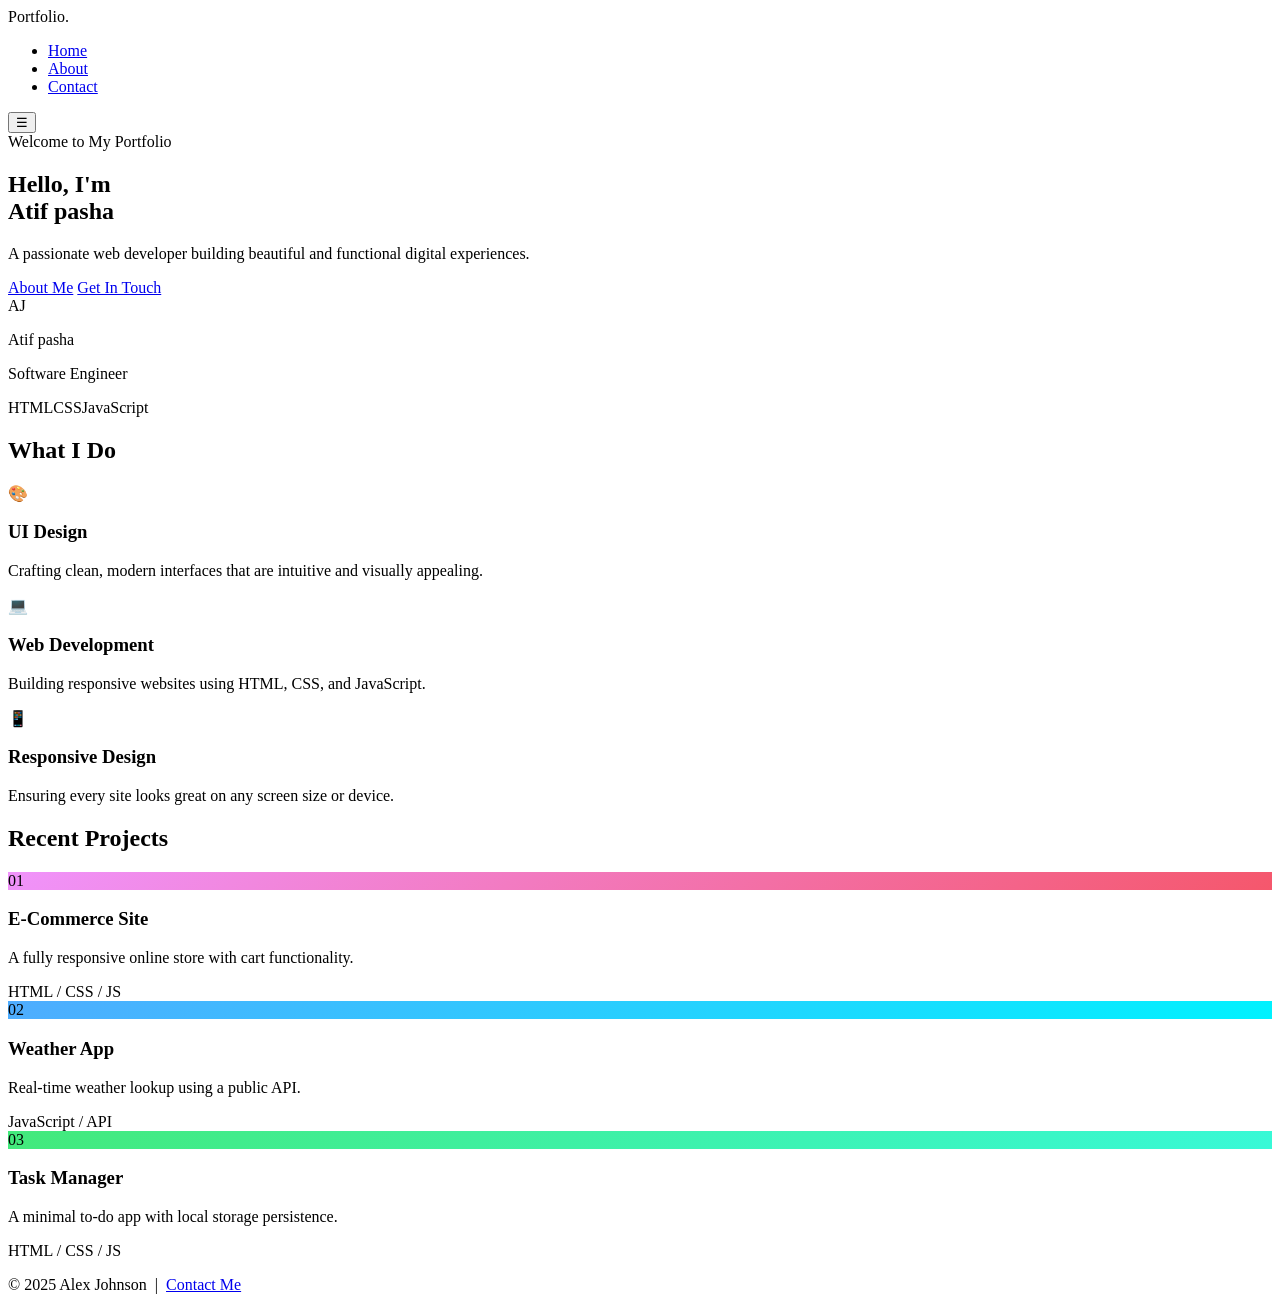
==== index.html @ 0b2324cd "Add files via upload first commit" ====
<!DOCTYPE html>
<html lang="en">
<head>
  <meta charset="UTF-8" />
  <meta name="viewport" content="width=device-width, initial-scale=1.0"/>
  <title>My Portfolio – Home</title>
  <link rel="stylesheet" href="css/style.css" />
  <link href="https://fonts.googleapis.com/css2?family=Playfair+Display:wght@700;900&family=DM+Sans:wght@300;400;500&display=swap" rel="stylesheet"/>
</head>
<body>

  <!-- NAV -->
  <nav class="navbar">
    <div class="nav-brand">Portfolio<span class="dot">.</span></div>
    <ul class="nav-links">
      <li><a href="index.html" class="active">Home</a></li>
      <li><a href="about.html">About</a></li>
      <li><a href="contact.html">Contact</a></li>
    </ul>
    <button class="menu-toggle" id="menuToggle">&#9776;</button>
  </nav>

  <!-- HERO -->
  <section class="hero">
    <div class="hero-content">
      <span class="hero-tag">Welcome to My Portfolio</span>
      <h1 class="hero-title">Hello, I'm<br/><span class="highlight">Atif pasha</span></h1>
      <p class="hero-sub">A passionate web developer building beautiful and functional digital experiences.</p>
      <div class="hero-buttons">
        <a href="about.html" class="btn btn-primary">About Me</a>
        <a href="contact.html" class="btn btn-outline">Get In Touch</a>
      </div>
    </div>
    <div class="hero-card">
      <div class="card-inner">
        <div class="avatar">AJ</div>
        <p class="card-name">Atif pasha</p>
        <p class="card-role">Software Engineer</p>
        <div class="card-skills">
          <span>HTML</span><span>CSS</span><span>JavaScript</span>
        </div>
      </div>
    </div>
  </section>

  <!-- SKILLS -->
  <section class="skills-section">
    <h2 class="section-title">What I Do</h2>
    <div class="skills-grid">
      <div class="skill-card" style="--delay:0s">
        <div class="skill-icon">🎨</div>
        <h3>UI Design</h3>
        <p>Crafting clean, modern interfaces that are intuitive and visually appealing.</p>
      </div>
      <div class="skill-card" style="--delay:0.1s">
        <div class="skill-icon">💻</div>
        <h3>Web Development</h3>
        <p>Building responsive websites using HTML, CSS, and JavaScript.</p>
      </div>
      <div class="skill-card" style="--delay:0.2s">
        <div class="skill-icon">📱</div>
        <h3>Responsive Design</h3>
        <p>Ensuring every site looks great on any screen size or device.</p>
      </div>
    </div>
  </section>

  <!-- PROJECTS -->
  <section class="projects-section">
    <h2 class="section-title">Recent Projects</h2>
    <div class="projects-grid">
      <div class="project-card">
        <div class="project-thumb" style="background: linear-gradient(135deg,#f093fb,#f5576c);">01</div>
        <div class="project-info">
          <h3>E-Commerce Site</h3>
          <p>A fully responsive online store with cart functionality.</p>
          <span class="project-tag">HTML / CSS / JS</span>
        </div>
      </div>
      <div class="project-card">
        <div class="project-thumb" style="background: linear-gradient(135deg,#4facfe,#00f2fe);">02</div>
        <div class="project-info">
          <h3>Weather App</h3>
          <p>Real-time weather lookup using a public API.</p>
          <span class="project-tag">JavaScript / API</span>
        </div>
      </div>
      <div class="project-card">
        <div class="project-thumb" style="background: linear-gradient(135deg,#43e97b,#38f9d7);">03</div>
        <div class="project-info">
          <h3>Task Manager</h3>
          <p>A minimal to-do app with local storage persistence.</p>
          <span class="project-tag">HTML / CSS / JS</span>
        </div>
      </div>
    </div>
  </section>

  <footer class="footer">
    <p>© 2025 Alex Johnson &nbsp;|&nbsp; <a href="contact.html">Contact Me</a></p>
  </footer>

  <script src="js/script.js"></script>
</body>
</html>
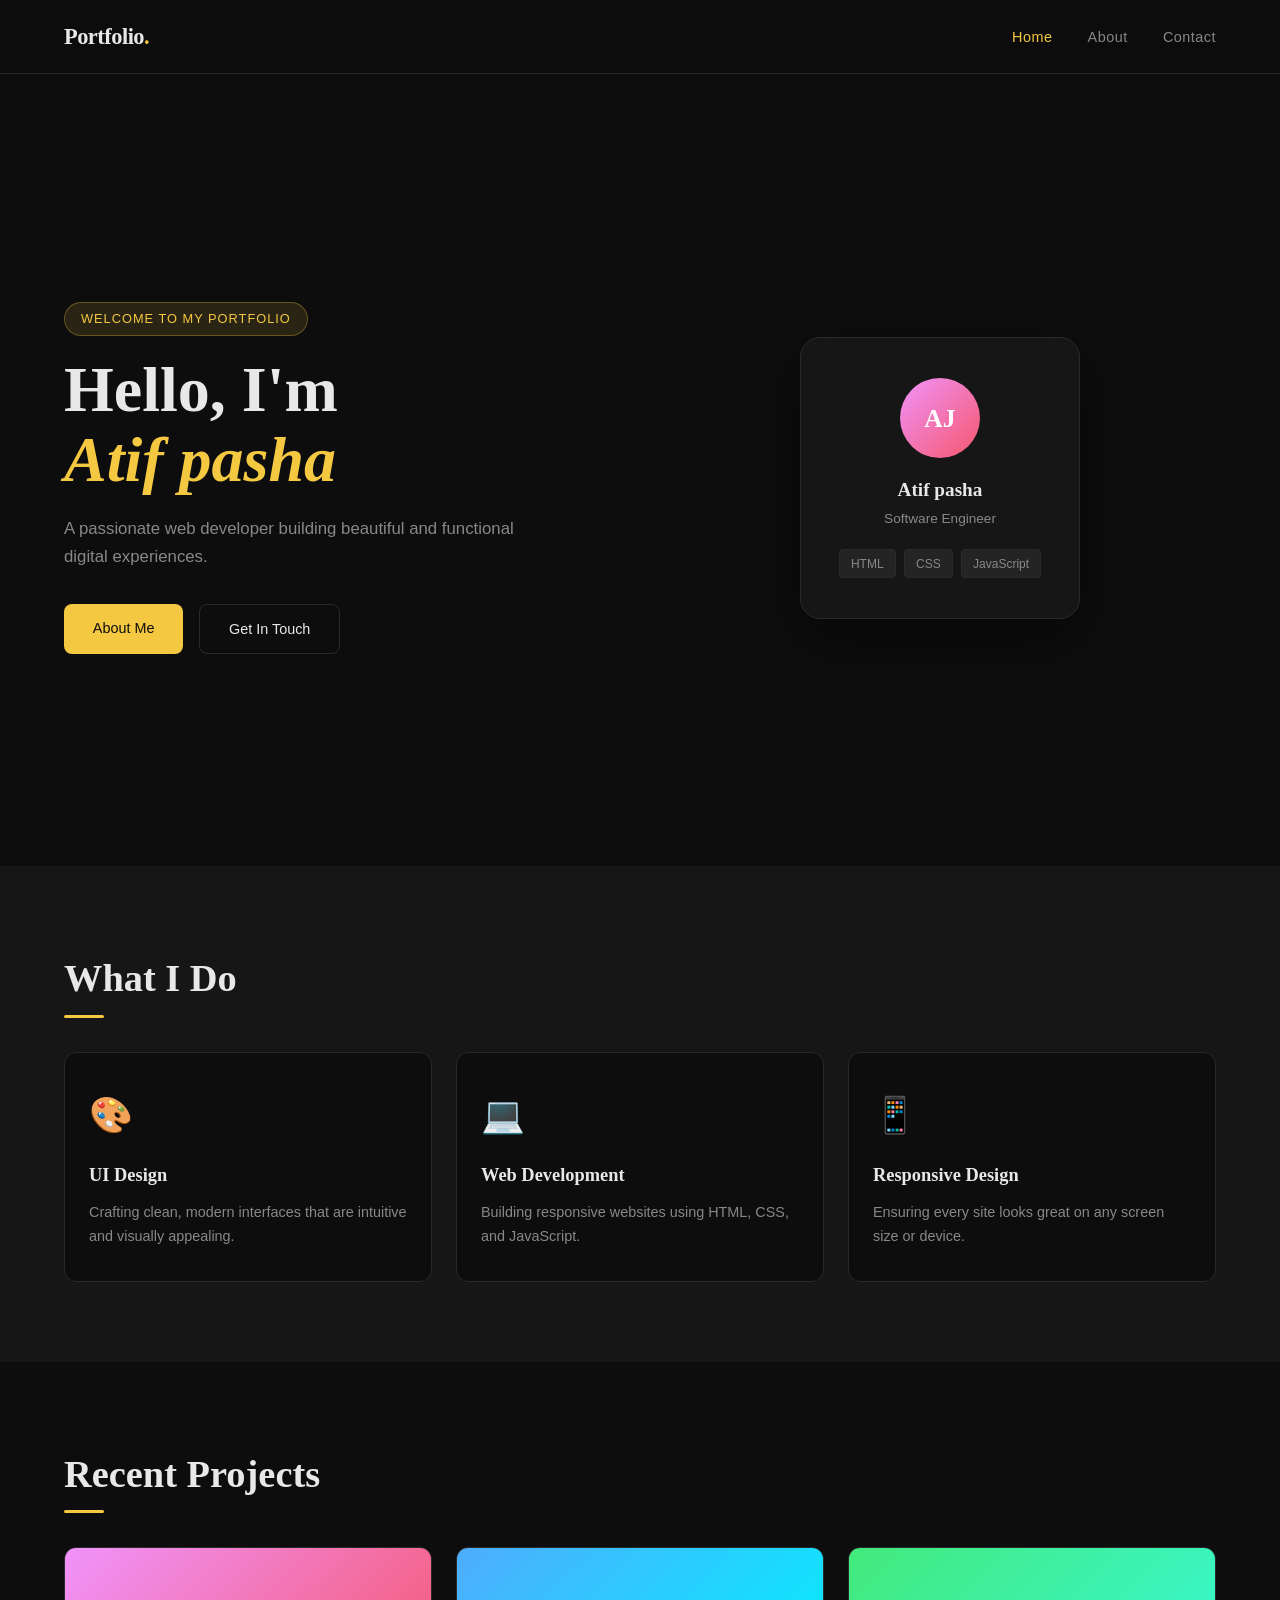
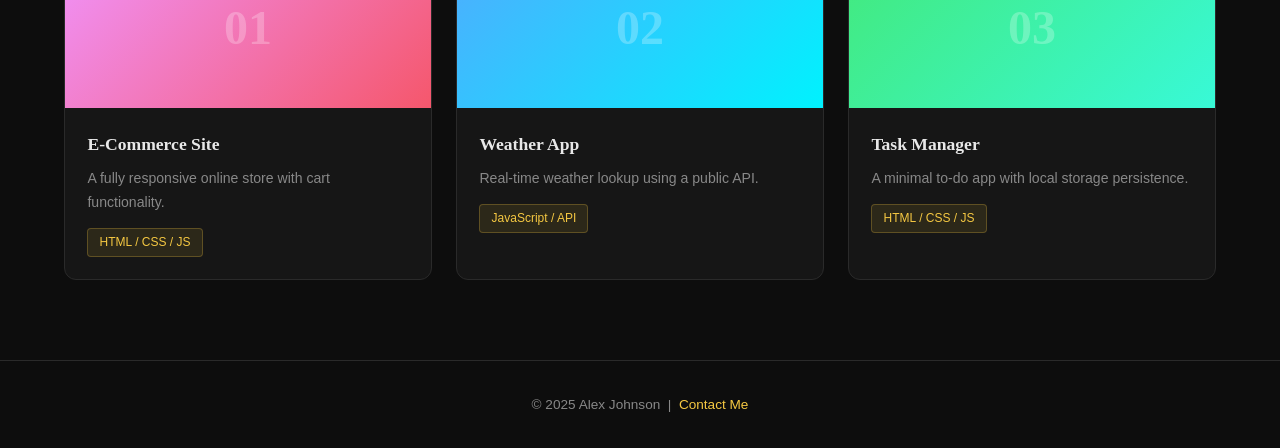
==== commit 49c97b12: "Add files via upload uploaded index.html" ====
--- a/index.html
+++ b/index.html
@@ -4,7 +4,7 @@
   <meta charset="UTF-8" />
   <meta name="viewport" content="width=device-width, initial-scale=1.0"/>
   <title>My Portfolio – Home</title>
-  <link rel="stylesheet" href="css/style.css" />
+  <link rel="stylesheet" href="style.css" />
   <link href="https://fonts.googleapis.com/css2?family=Playfair+Display:wght@700;900&family=DM+Sans:wght@300;400;500&display=swap" rel="stylesheet"/>
 </head>
 <body>
@@ -100,6 +100,6 @@
     <p>© 2025 Alex Johnson &nbsp;|&nbsp; <a href="contact.html">Contact Me</a></p>
   </footer>
 
-  <script src="js/script.js"></script>
+  <script src="script.js"></script>
 </body>
 </html>
--- a/style.css
+++ b/style.css
@@ -0,0 +1,417 @@
+/* ============================================
+   PORTFOLIO WEBSITE – style.css
+   ============================================ */
+
+:root {
+  --bg:        #0d0d0d;
+  --surface:   #161616;
+  --border:    #2a2a2a;
+  --text:      #e8e8e8;
+  --muted:     #888;
+  --accent:    #f5c842;
+  --accent2:   #f093fb;
+  --radius:    12px;
+  --font-head: 'Playfair Display', Georgia, serif;
+  --font-body: 'DM Sans', sans-serif;
+}
+
+*, *::before, *::after { box-sizing: border-box; margin: 0; padding: 0; }
+
+html { scroll-behavior: smooth; }
+
+body {
+  background: var(--bg);
+  color: var(--text);
+  font-family: var(--font-body);
+  font-weight: 300;
+  line-height: 1.7;
+  min-height: 100vh;
+}
+
+a { color: inherit; text-decoration: none; }
+img { max-width: 100%; }
+
+/* ── NAVBAR ── */
+.navbar {
+  position: sticky;
+  top: 0;
+  z-index: 100;
+  display: flex;
+  align-items: center;
+  justify-content: space-between;
+  padding: 1.1rem 5%;
+  background: rgba(13,13,13,.88);
+  backdrop-filter: blur(12px);
+  border-bottom: 1px solid var(--border);
+}
+
+.nav-brand {
+  font-family: var(--font-head);
+  font-size: 1.4rem;
+  font-weight: 700;
+  letter-spacing: -0.5px;
+}
+.dot { color: var(--accent); }
+
+.nav-links {
+  display: flex;
+  gap: 2.2rem;
+  list-style: none;
+}
+.nav-links a {
+  font-size: .9rem;
+  font-weight: 400;
+  color: var(--muted);
+  letter-spacing: .5px;
+  transition: color .2s;
+}
+.nav-links a:hover,
+.nav-links a.active { color: var(--accent); }
+
+.menu-toggle {
+  display: none;
+  background: none;
+  border: none;
+  color: var(--text);
+  font-size: 1.4rem;
+  cursor: pointer;
+}
+
+/* ── HERO ── */
+.hero {
+  display: grid;
+  grid-template-columns: 1fr 1fr;
+  gap: 3rem;
+  align-items: center;
+  padding: 6rem 5% 5rem;
+  min-height: 88vh;
+}
+
+.hero-tag {
+  display: inline-block;
+  background: rgba(245,200,66,.12);
+  color: var(--accent);
+  border: 1px solid rgba(245,200,66,.3);
+  border-radius: 50px;
+  padding: .3rem 1rem;
+  font-size: .8rem;
+  letter-spacing: 1px;
+  text-transform: uppercase;
+  margin-bottom: 1.2rem;
+  animation: fadeUp .6s ease both;
+}
+
+.hero-title {
+  font-family: var(--font-head);
+  font-size: clamp(2.6rem, 5vw, 4.2rem);
+  font-weight: 900;
+  line-height: 1.1;
+  margin-bottom: 1.2rem;
+  animation: fadeUp .7s .1s ease both;
+}
+
+.highlight {
+  color: var(--accent);
+  font-style: italic;
+}
+
+.hero-sub {
+  color: var(--muted);
+  font-size: 1.05rem;
+  max-width: 480px;
+  margin-bottom: 2rem;
+  animation: fadeUp .7s .2s ease both;
+}
+
+.hero-buttons {
+  display: flex;
+  gap: 1rem;
+  flex-wrap: wrap;
+  animation: fadeUp .7s .3s ease both;
+}
+
+/* ── BUTTONS ── */
+.btn {
+  display: inline-block;
+  padding: .75rem 1.8rem;
+  border-radius: 8px;
+  font-family: var(--font-body);
+  font-size: .9rem;
+  font-weight: 500;
+  cursor: pointer;
+  transition: transform .2s, box-shadow .2s;
+  border: none;
+}
+.btn:hover { transform: translateY(-2px); box-shadow: 0 8px 24px rgba(0,0,0,.3); }
+
+.btn-primary {
+  background: var(--accent);
+  color: #0d0d0d;
+}
+.btn-outline {
+  background: transparent;
+  color: var(--text);
+  border: 1.5px solid var(--border);
+}
+.btn-outline:hover { border-color: var(--accent); color: var(--accent); }
+
+/* ── HERO CARD ── */
+.hero-card {
+  display: flex;
+  justify-content: center;
+  animation: fadeUp .8s .4s ease both;
+}
+
+.card-inner {
+  background: var(--surface);
+  border: 1px solid var(--border);
+  border-radius: 20px;
+  padding: 2.5rem 2rem;
+  text-align: center;
+  width: 280px;
+  box-shadow: 0 20px 60px rgba(0,0,0,.4);
+}
+
+.avatar {
+  width: 80px;
+  height: 80px;
+  border-radius: 50%;
+  background: linear-gradient(135deg,#f093fb,#f5576c);
+  display: flex;
+  align-items: center;
+  justify-content: center;
+  font-family: var(--font-head);
+  font-size: 1.6rem;
+  font-weight: 900;
+  color: #fff;
+  margin: 0 auto 1rem;
+}
+
+.card-name {
+  font-family: var(--font-head);
+  font-size: 1.2rem;
+  font-weight: 700;
+}
+.card-role { color: var(--muted); font-size: .85rem; margin-bottom: 1.2rem; }
+
+.card-skills {
+  display: flex;
+  gap: .5rem;
+  justify-content: center;
+  flex-wrap: wrap;
+}
+.card-skills span {
+  background: rgba(255,255,255,.06);
+  border: 1px solid var(--border);
+  border-radius: 4px;
+  padding: .2rem .7rem;
+  font-size: .75rem;
+  color: var(--muted);
+}
+
+/* ── SECTIONS ── */
+.skills-section, .projects-section {
+  padding: 5rem 5%;
+}
+
+.skills-section { background: var(--surface); }
+
+.section-title {
+  font-family: var(--font-head);
+  font-size: clamp(1.8rem, 3vw, 2.6rem);
+  font-weight: 700;
+  margin-bottom: 2.5rem;
+  position: relative;
+  display: inline-block;
+}
+.section-title::after {
+  content: '';
+  position: absolute;
+  left: 0; bottom: -6px;
+  width: 40px; height: 3px;
+  background: var(--accent);
+  border-radius: 2px;
+}
+
+/* ── SKILL CARDS ── */
+.skills-grid {
+  display: grid;
+  grid-template-columns: repeat(auto-fit, minmax(220px, 1fr));
+  gap: 1.5rem;
+}
+
+.skill-card {
+  background: var(--bg);
+  border: 1px solid var(--border);
+  border-radius: var(--radius);
+  padding: 2rem 1.5rem;
+  transition: transform .25s, border-color .25s;
+  animation: fadeUp .6s var(--delay, 0s) ease both;
+}
+.skill-card:hover { transform: translateY(-6px); border-color: var(--accent); }
+
+.skill-icon { font-size: 2.2rem; margin-bottom: 1rem; }
+.skill-card h3 { font-family: var(--font-head); font-size: 1.15rem; margin-bottom: .5rem; }
+.skill-card p { color: var(--muted); font-size: .9rem; }
+
+/* ── PROJECTS ── */
+.projects-grid {
+  display: grid;
+  grid-template-columns: repeat(auto-fit, minmax(280px, 1fr));
+  gap: 1.5rem;
+}
+
+.project-card {
+  background: var(--surface);
+  border: 1px solid var(--border);
+  border-radius: var(--radius);
+  overflow: hidden;
+  transition: transform .25s;
+}
+.project-card:hover { transform: translateY(-6px); }
+
+.project-thumb {
+  height: 160px;
+  display: flex;
+  align-items: center;
+  justify-content: center;
+  font-family: var(--font-head);
+  font-size: 3rem;
+  font-weight: 900;
+  color: rgba(255,255,255,.25);
+}
+
+.project-info { padding: 1.4rem; }
+.project-info h3 { font-family: var(--font-head); font-size: 1.1rem; margin-bottom: .4rem; }
+.project-info p { color: var(--muted); font-size: .88rem; margin-bottom: .8rem; }
+
+.project-tag {
+  display: inline-block;
+  background: rgba(245,200,66,.1);
+  color: var(--accent);
+  border-radius: 4px;
+  padding: .2rem .7rem;
+  font-size: .75rem;
+  border: 1px solid rgba(245,200,66,.25);
+}
+
+/* ── PAGE HERO (inner pages) ── */
+.page-hero {
+  padding: 5rem 5% 3rem;
+  text-align: center;
+}
+.page-title {
+  font-family: var(--font-head);
+  font-size: clamp(2.2rem, 5vw, 3.5rem);
+  font-weight: 900;
+  margin-top: .8rem;
+}
+
+/* ── ABOUT ── */
+.about-section {
+  display: grid;
+  grid-template-columns: 1fr 1fr;
+  gap: 4rem;
+  padding: 3rem 5% 5rem;
+  align-items: start;
+}
+
+.about-text h2 { font-family: var(--font-head); font-size: 1.5rem; margin-bottom: .8rem; }
+.about-text p { color: var(--muted); margin-bottom: .8rem; }
+
+.timeline { margin-top: 1.2rem; border-left: 2px solid var(--border); padding-left: 1.5rem; }
+.timeline-item { margin-bottom: 1.5rem; position: relative; }
+.timeline-item::before {
+  content: '';
+  position: absolute;
+  left: -1.85rem;
+  top: .4rem;
+  width: 10px; height: 10px;
+  background: var(--accent);
+  border-radius: 50%;
+}
+.tl-year { font-size: .78rem; color: var(--accent); letter-spacing: .5px; }
+.timeline-item h3 { font-family: var(--font-head); font-size: 1rem; margin: .2rem 0; }
+.timeline-item p { color: var(--muted); font-size: .88rem; }
+
+/* ── SKILL BARS ── */
+.skills-bars h2 { font-family: var(--font-head); font-size: 1.5rem; margin-bottom: 1.5rem; }
+.skill-bar-item { margin-bottom: 1.4rem; }
+.skill-label { display: flex; justify-content: space-between; margin-bottom: .4rem; font-size: .88rem; }
+.bar { background: var(--border); border-radius: 50px; height: 8px; overflow: hidden; }
+.bar-fill { height: 100%; border-radius: 50px; transition: width 1s ease; }
+
+/* ── CONTACT ── */
+.contact-section {
+  display: grid;
+  grid-template-columns: 1fr 1.4fr;
+  gap: 4rem;
+  padding: 3rem 5% 5rem;
+  align-items: start;
+}
+
+.contact-info h2 { font-family: var(--font-head); font-size: 1.5rem; margin-bottom: 1.5rem; }
+.contact-item {
+  display: flex;
+  align-items: flex-start;
+  gap: 1rem;
+  margin-bottom: 1.4rem;
+}
+.contact-icon { font-size: 1.5rem; margin-top: .1rem; }
+.contact-item strong { display: block; margin-bottom: .2rem; }
+.contact-item p { color: var(--muted); font-size: .9rem; }
+
+.contact-form-wrap h2 { font-family: var(--font-head); font-size: 1.5rem; margin-bottom: 1.5rem; }
+.form-group { margin-bottom: 1.2rem; }
+.form-group label { display: block; font-size: .85rem; color: var(--muted); margin-bottom: .4rem; }
+
+.contact-form input,
+.contact-form textarea {
+  width: 100%;
+  background: var(--surface);
+  border: 1px solid var(--border);
+  border-radius: 8px;
+  padding: .75rem 1rem;
+  color: var(--text);
+  font-family: var(--font-body);
+  font-size: .95rem;
+  transition: border-color .2s;
+  resize: vertical;
+}
+.contact-form input:focus,
+.contact-form textarea:focus {
+  outline: none;
+  border-color: var(--accent);
+}
+.contact-form input::placeholder,
+.contact-form textarea::placeholder { color: #444; }
+
+.form-success { margin-top: 1rem; color: #43e97b; font-size: .9rem; }
+
+/* ── FOOTER ── */
+.footer {
+  text-align: center;
+  padding: 2rem;
+  border-top: 1px solid var(--border);
+  color: var(--muted);
+  font-size: .85rem;
+}
+.footer a { color: var(--accent); }
+
+/* ── ANIMATIONS ── */
+@keyframes fadeUp {
+  from { opacity: 0; transform: translateY(24px); }
+  to   { opacity: 1; transform: translateY(0); }
+}
+
+/* ── RESPONSIVE ── */
+@media (max-width: 768px) {
+  .hero, .about-section, .contact-section {
+    grid-template-columns: 1fr;
+  }
+  .hero { padding: 3rem 5%; min-height: auto; }
+  .hero-card { display: none; }
+  .nav-links { display: none; flex-direction: column; position: absolute; top: 60px; left: 0; right: 0; background: var(--bg); padding: 1rem 5%; border-bottom: 1px solid var(--border); }
+  .nav-links.open { display: flex; }
+  .menu-toggle { display: block; }
+}
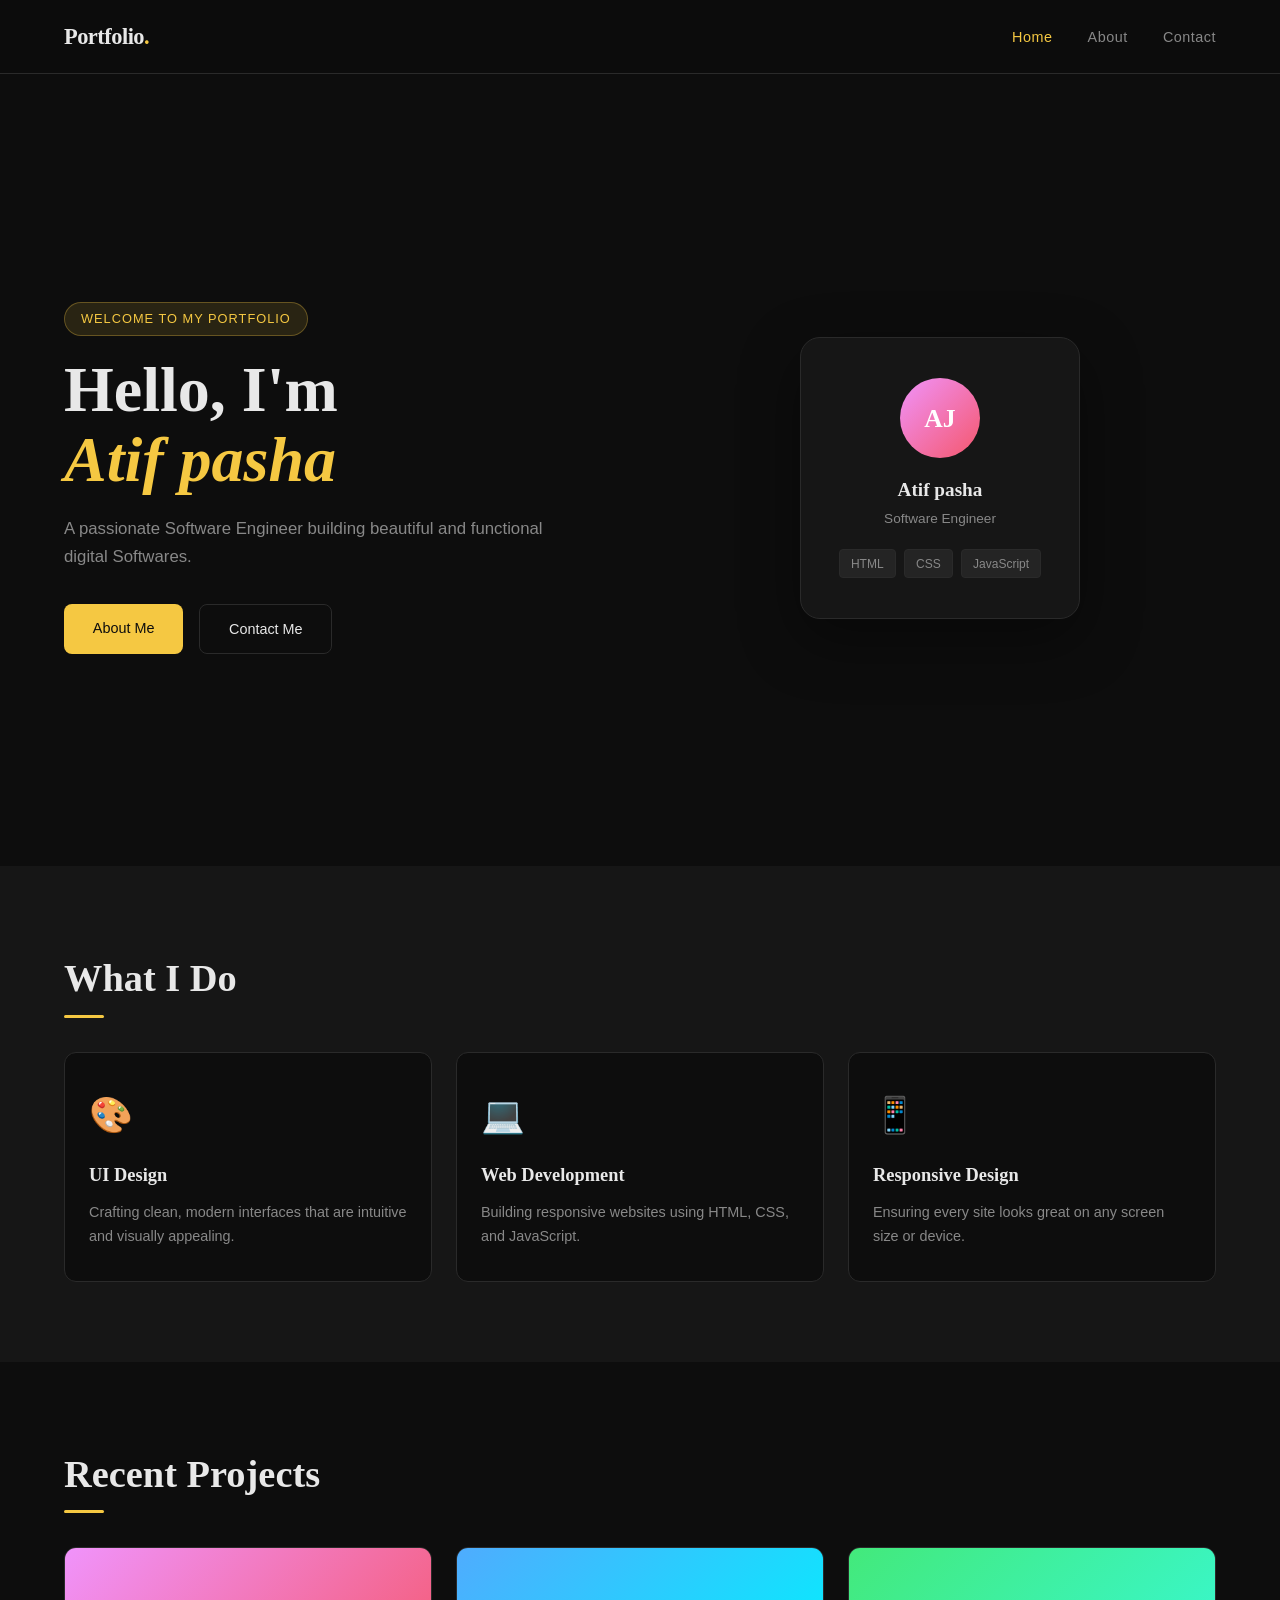
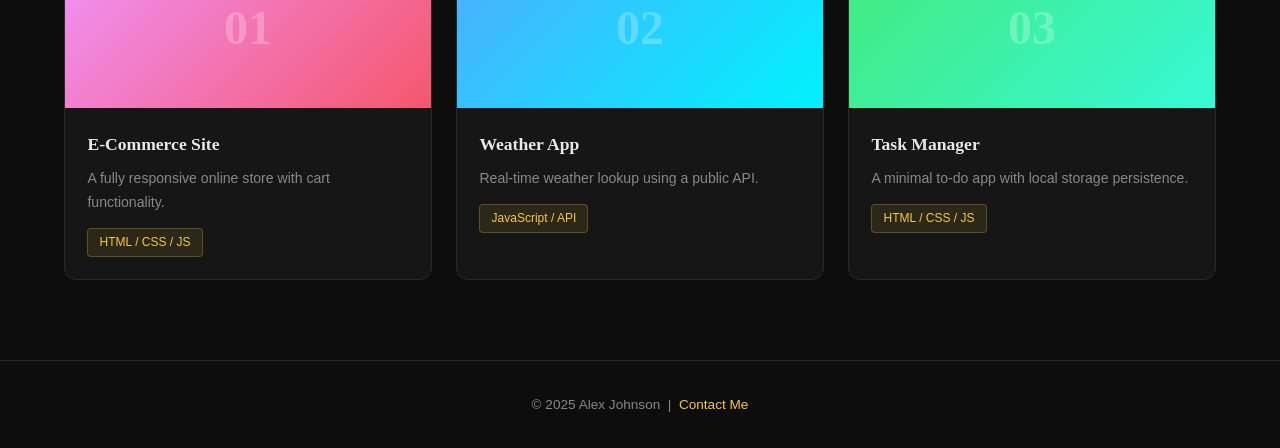
==== commit 55640690: "added index.html file" ====
--- a/index.html
+++ b/index.html
@@ -25,10 +25,10 @@
     <div class="hero-content">
       <span class="hero-tag">Welcome to My Portfolio</span>
       <h1 class="hero-title">Hello, I'm<br/><span class="highlight">Atif pasha</span></h1>
-      <p class="hero-sub">A passionate web developer building beautiful and functional digital experiences.</p>
+      <p class="hero-sub">A passionate Software Engineer building beautiful and functional digital Softwares.</p>
       <div class="hero-buttons">
         <a href="about.html" class="btn btn-primary">About Me</a>
-        <a href="contact.html" class="btn btn-outline">Get In Touch</a>
+        <a href="contact.html" class="btn btn-outline">Contact Me</a>
       </div>
     </div>
     <div class="hero-card">
